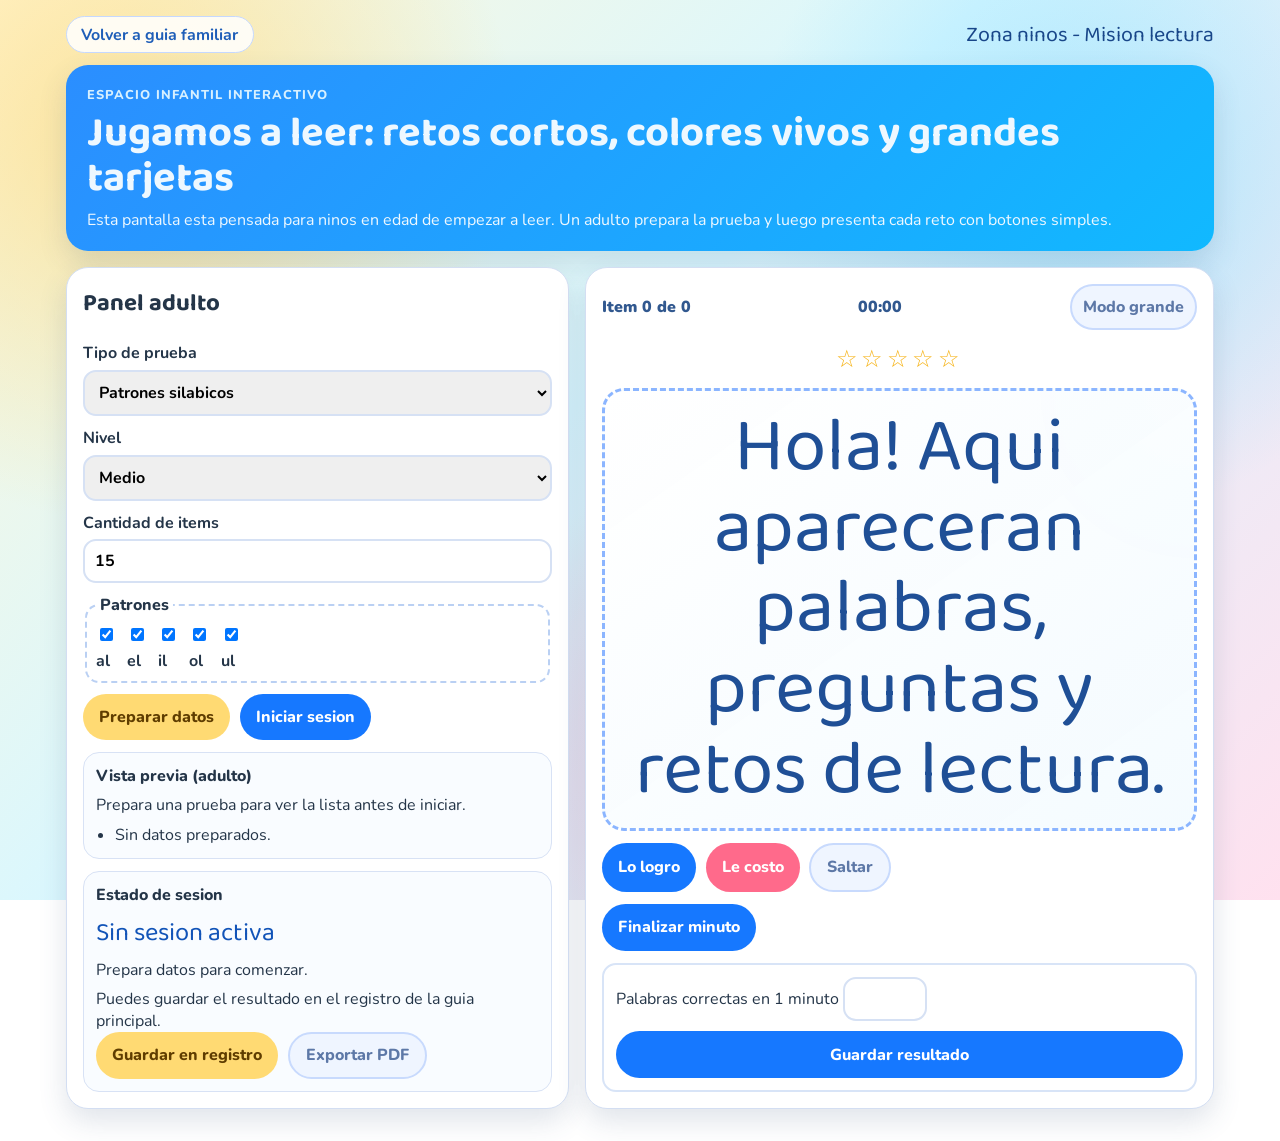
==== zona-ninos.html @ 822d430a "Split kid testing into dedicated page and improve mobile UX" ====
<!doctype html>
<html lang="es">
  <head>
    <meta charset="UTF-8" />
    <meta name="viewport" content="width=device-width, initial-scale=1.0" />
    <title>Zona ninos - pruebas de lectura</title>
    <meta
      name="description"
      content="Zona de pruebas de lectura para ninos en inicio lector: visual, divertida y guiada para familias y docentes."
    />
    <link rel="preconnect" href="https://fonts.googleapis.com" />
    <link rel="preconnect" href="https://fonts.gstatic.com" crossorigin />
    <link
      href="https://fonts.googleapis.com/css2?family=Baloo+2:wght@500;700&family=Nunito:wght@500;700;800&display=swap"
      rel="stylesheet"
    />
    <link rel="stylesheet" href="zona-ninos.css" />
  </head>
  <body>
    <div class="bg"></div>
    <header class="topbar">
      <a class="back-link" href="index.html">Volver a guia familiar</a>
      <p class="brand">Zona ninos - Mision lectura</p>
    </header>

    <main>
      <section class="hero">
        <p class="eyebrow">Espacio infantil interactivo</p>
        <h1>Jugamos a leer: retos cortos, colores vivos y grandes tarjetas</h1>
        <p>
          Esta pantalla esta pensada para ninos en edad de empezar a leer. Un
          adulto prepara la prueba y luego presenta cada reto con botones simples.
        </p>
      </section>

      <section class="layout">
        <aside class="panel setup-panel">
          <h2>Panel adulto</h2>
          <form id="testLabSetup" class="lab-form">
            <label>
              Tipo de prueba
              <select id="labTestType">
                <option value="patterns">Patrones silabicos</option>
                <option value="pseudo">Pseudopalabras</option>
                <option value="phonology">Conciencia fonologica</option>
                <option value="reading">Comprension lectora</option>
                <option value="speed">Velocidad lectora (1 minuto)</option>
              </select>
            </label>

            <label>
              Nivel
              <select id="labDifficulty">
                <option value="easy">Facil</option>
                <option value="medium" selected>Medio</option>
                <option value="hard">Avanzado</option>
              </select>
            </label>

            <label id="labCountWrap">
              Cantidad de items
              <input type="number" id="labItemCount" min="5" max="30" value="15" />
            </label>

            <fieldset id="patternPicker">
              <legend>Patrones</legend>
              <label><input type="checkbox" name="pattern" value="al" checked /> al</label>
              <label><input type="checkbox" name="pattern" value="el" checked /> el</label>
              <label><input type="checkbox" name="pattern" value="il" checked /> il</label>
              <label><input type="checkbox" name="pattern" value="ol" checked /> ol</label>
              <label><input type="checkbox" name="pattern" value="ul" checked /> ul</label>
            </fieldset>

            <div class="actions-row">
              <button class="btn btn-soft" type="button" id="generateLabData">
                Preparar datos
              </button>
              <button class="btn btn-primary" type="button" id="startLabSession" disabled>
                Iniciar sesion
              </button>
            </div>
          </form>

          <div class="preview-box">
            <p class="preview-title">Vista previa (adulto)</p>
            <p class="preview-note" id="labPreviewNote">
              Prepara una prueba para ver la lista antes de iniciar.
            </p>
            <ul id="labPreview" class="preview-list"></ul>
          </div>

          <div class="summary-card">
            <p class="summary-label">Estado de sesion</p>
            <p class="summary-level" id="labStatus">Sin sesion activa</p>
            <p class="summary-score" id="labStats">Prepara datos para comenzar.</p>
            <p class="summary-message" id="labAdvice">
              Puedes guardar el resultado en el registro de la guia principal.
            </p>
            <div class="actions-row">
              <button class="btn btn-soft" type="button" id="saveLabToLog" disabled>
                Guardar en registro
              </button>
              <button class="btn btn-outline" type="button" id="exportLabPdf" disabled>
                Exportar PDF
              </button>
            </div>
          </div>
        </aside>

        <section class="panel stage-panel" aria-live="polite">
          <div class="stage-head">
            <p class="progress" id="labProgress">Item 0 de 0</p>
            <p class="timer" id="labTimer">00:00</p>
            <button class="btn btn-outline btn-mini" type="button" id="toggleKidView">
              Modo grande
            </button>
          </div>

          <div class="star-row" id="starRow" aria-hidden="true">☆☆☆☆☆</div>

          <div class="lab-reading" id="labReadingText" hidden></div>
          <div class="stimulus-card" id="labStimulus">
            Hola! Aqui apareceran palabras, preguntas y retos de lectura.
          </div>

          <div class="lab-controls" id="labMainControls">
            <button class="btn btn-primary" type="button" id="labCorrect" disabled>
              Lo logro
            </button>
            <button class="btn btn-warn" type="button" id="labIncorrect" disabled>
              Le costo
            </button>
            <button class="btn btn-outline" type="button" id="labSkip" disabled>
              Saltar
            </button>
          </div>

          <div class="lab-controls" id="speedControls" hidden>
            <button class="btn btn-primary" type="button" id="finishSpeedNow" disabled>
              Finalizar minuto
            </button>
          </div>

          <form id="speedResultForm" class="speed-form" hidden>
            <label>
              Palabras correctas en 1 minuto
              <input type="number" id="speedWordsRead" min="0" max="180" required />
            </label>
            <button class="btn btn-primary" type="submit">Guardar resultado</button>
          </form>
        </section>
      </section>
    </main>

    <script src="zona-ninos.js"></script>
  </body>
</html>
---- zona-ninos.css ----
:root {
  --bg-1: #fff8db;
  --bg-2: #d9f7ff;
  --bg-3: #ffe1ef;
  --ink: #243548;
  --panel: #ffffff;
  --line: #d3def2;
  --primary: #1678ff;
  --primary-ink: #ffffff;
  --soft: #ffda73;
  --warn: #ff6a8b;
  --outline: #5d78a7;
  --shadow: 0 12px 28px rgba(61, 87, 126, 0.16);
  --radius: 22px;
}

* {
  box-sizing: border-box;
}

html,
body {
  margin: 0;
  padding: 0;
}

body {
  font-family: "Nunito", sans-serif;
  color: var(--ink);
  min-height: 100vh;
  position: relative;
  overflow-x: hidden;
}

.bg {
  position: fixed;
  inset: 0;
  z-index: -1;
  background:
    radial-gradient(circle at 10% 15%, rgba(255, 214, 111, 0.6), transparent 28%),
    radial-gradient(circle at 85% 20%, rgba(105, 213, 255, 0.45), transparent 26%),
    radial-gradient(circle at 60% 82%, rgba(255, 124, 171, 0.35), transparent 28%),
    linear-gradient(135deg, var(--bg-1), var(--bg-2) 45%, var(--bg-3));
}

.topbar,
main {
  max-width: 1180px;
  margin: 0 auto;
  padding: 0 1rem;
}

.topbar {
  padding-top: 1rem;
  display: flex;
  justify-content: space-between;
  gap: 1rem;
  flex-wrap: wrap;
  align-items: center;
}

.back-link {
  text-decoration: none;
  color: #1f5eb8;
  font-weight: 700;
  background: #ffffffd8;
  border: 1px solid #c5d8ff;
  border-radius: 999px;
  padding: 0.42rem 0.9rem;
}

.brand {
  margin: 0;
  font-family: "Baloo 2", cursive;
  font-size: 1.35rem;
  color: #184689;
}

.hero {
  background: linear-gradient(135deg, #2b8eff, #11b9ff);
  color: #eef8ff;
  border-radius: var(--radius);
  padding: 1.3rem;
  margin-top: 0.75rem;
  box-shadow: var(--shadow);
}

.hero h1 {
  font-family: "Baloo 2", cursive;
  line-height: 1.1;
  margin: 0.4rem 0;
  font-size: clamp(1.5rem, 4.2vw, 2.6rem);
}

.hero p,
.eyebrow {
  margin: 0;
}

.eyebrow {
  text-transform: uppercase;
  letter-spacing: 0.08em;
  font-weight: 800;
  color: #d7f0ff;
  font-size: 0.8rem;
}

.layout {
  margin-top: 0.95rem;
  display: grid;
  grid-template-columns: 1fr 1.25fr;
  gap: 1rem;
  padding-bottom: 2rem;
}

.panel {
  background: var(--panel);
  border: 1px solid var(--line);
  border-radius: var(--radius);
  box-shadow: var(--shadow);
  padding: 1rem;
}

.setup-panel h2,
.stage-panel h2 {
  margin-top: 0;
  font-family: "Baloo 2", cursive;
}

.lab-form {
  display: grid;
  gap: 0.7rem;
}

.lab-form label {
  display: grid;
  gap: 0.35rem;
  font-weight: 700;
}

input,
select {
  border: 2px solid #d6e1f4;
  border-radius: 13px;
  padding: 0.56rem 0.62rem;
  font: inherit;
}

fieldset {
  border: 2px dashed #bad0f3;
  border-radius: 14px;
  padding: 0.55rem;
  display: flex;
  gap: 0.7rem;
  flex-wrap: wrap;
}

legend {
  padding: 0 0.25rem;
  font-weight: 800;
}

.actions-row {
  display: flex;
  gap: 0.6rem;
  flex-wrap: wrap;
}

.btn {
  border: none;
  border-radius: 999px;
  font: inherit;
  font-weight: 800;
  min-height: 46px;
  cursor: pointer;
  padding: 0.67rem 1rem;
  text-decoration: none;
  display: inline-flex;
  align-items: center;
  justify-content: center;
  transition: transform 130ms ease, box-shadow 130ms ease;
}

.btn:hover,
.btn:focus-visible {
  transform: translateY(-1px);
  box-shadow: 0 6px 18px rgba(65, 86, 132, 0.2);
  outline: none;
}

.btn-primary {
  background: var(--primary);
  color: var(--primary-ink);
}

.btn-soft {
  background: var(--soft);
  color: #5f3d00;
}

.btn-outline {
  background: #eff5ff;
  border: 2px solid #c8dafd;
  color: var(--outline);
}

.btn-warn {
  background: var(--warn);
  color: #fff;
}

.btn-mini {
  padding: 0.45rem 0.7rem;
}

.preview-box,
.summary-card {
  margin-top: 0.78rem;
  border-radius: 16px;
  border: 1px solid #d8e2f5;
  padding: 0.75rem;
  background: #f9fcff;
}

.preview-title,
.summary-label {
  margin: 0;
  font-weight: 800;
}

.preview-note,
.summary-score,
.summary-message {
  margin: 0.4rem 0 0;
}

.preview-list {
  margin: 0.5rem 0 0;
  max-height: 200px;
  overflow-y: auto;
  padding-left: 1.2rem;
}

.summary-level {
  margin: 0.35rem 0 0;
  font-family: "Baloo 2", cursive;
  font-size: 1.6rem;
  color: #1254b8;
}

.stage-panel {
  display: grid;
  gap: 0.75rem;
}

.stage-head {
  display: flex;
  align-items: center;
  justify-content: space-between;
  gap: 0.6rem;
  flex-wrap: wrap;
}

.progress,
.timer {
  margin: 0;
  font-weight: 900;
  color: #31588f;
}

.star-row {
  text-align: center;
  font-size: 1.5rem;
  color: #f6b41a;
  letter-spacing: 0.15em;
}

.lab-reading {
  border: 2px solid #d8e5fa;
  border-radius: 16px;
  background: #fff;
  padding: 0.75rem;
  max-height: 180px;
  overflow-y: auto;
}

.stimulus-card {
  border-radius: 22px;
  min-height: 260px;
  background:
    linear-gradient(145deg, rgba(255, 255, 255, 0.98), rgba(244, 251, 255, 0.97)),
    radial-gradient(circle at top right, rgba(121, 223, 255, 0.22), transparent 34%);
  border: 3px dashed #8bb5ff;
  display: flex;
  align-items: center;
  justify-content: center;
  text-align: center;
  padding: 1rem;
  font-family: "Baloo 2", cursive;
  font-size: clamp(2rem, 6vw, 4.8rem);
  line-height: 1.05;
  color: #1f4f96;
}

.lab-controls {
  display: flex;
  gap: 0.6rem;
  flex-wrap: wrap;
}

.speed-form {
  display: grid;
  gap: 0.6rem;
  border: 2px solid #d8e4f7;
  border-radius: 14px;
  padding: 0.75rem;
}

.kid-focus .stimulus-card {
  min-height: 360px;
  font-size: clamp(3rem, 10vw, 6.4rem);
  border-style: solid;
}

@media (max-width: 980px) {
  .layout {
    grid-template-columns: 1fr;
  }
}

@media (max-width: 700px) {
  .topbar {
    align-items: flex-start;
  }

  .brand {
    font-size: 1.15rem;
  }

  .hero {
    padding: 1rem;
  }

  .hero h1 {
    font-size: clamp(1.35rem, 7.5vw, 2rem);
  }

  .panel {
    padding: 0.85rem;
  }

  .stage-head {
    display: grid;
    grid-template-columns: 1fr 1fr;
    align-items: center;
  }

  .stage-head .btn-mini {
    grid-column: 1 / -1;
  }

  .star-row {
    font-size: 1.25rem;
  }

  .lab-reading {
    max-height: 160px;
  }

  .btn {
    width: 100%;
  }

  .actions-row,
  .lab-controls {
    flex-direction: column;
  }

  .stimulus-card {
    min-height: 220px;
    font-size: clamp(1.9rem, 11vw, 3.5rem);
    padding: 0.8rem;
  }

  .kid-focus .stimulus-card {
    min-height: 280px;
    font-size: clamp(2.4rem, 13vw, 4.8rem);
  }
}

@media (max-width: 420px) {
  .topbar,
  main {
    padding-left: 0.75rem;
    padding-right: 0.75rem;
  }
}
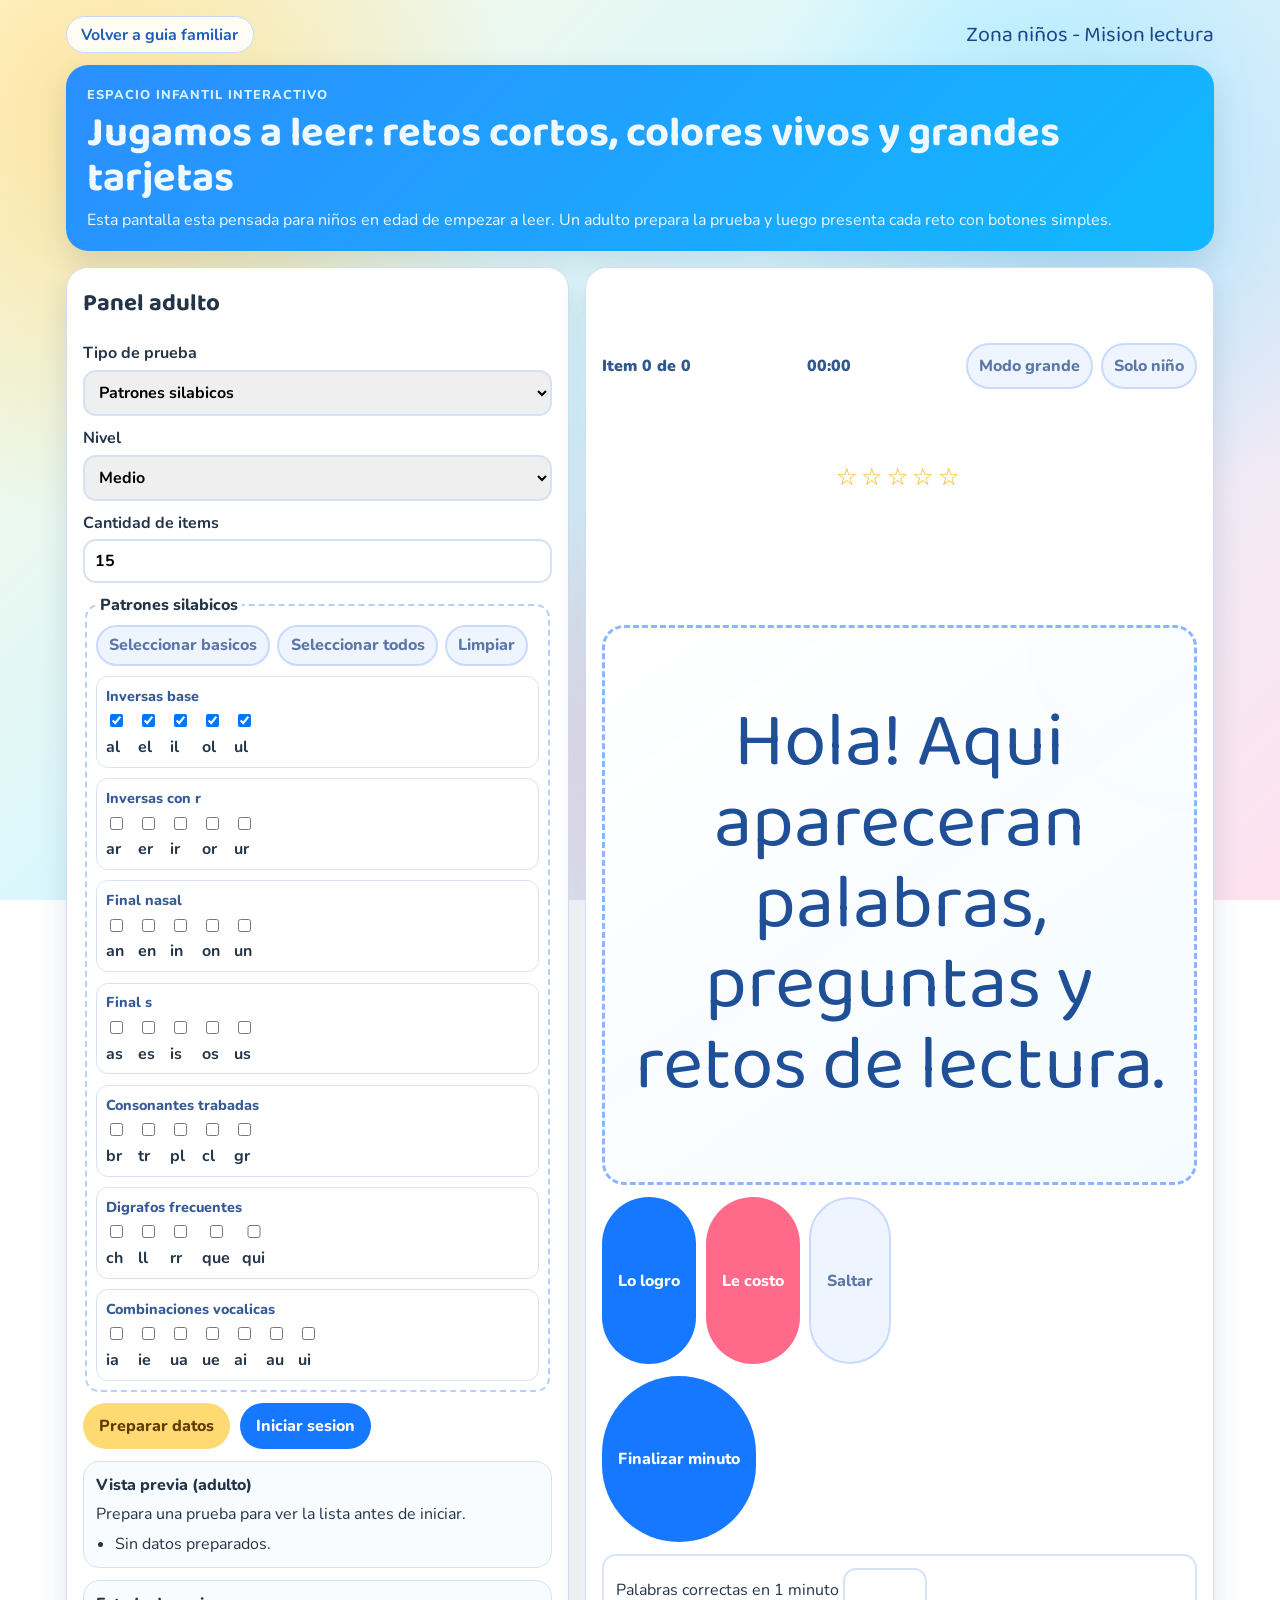
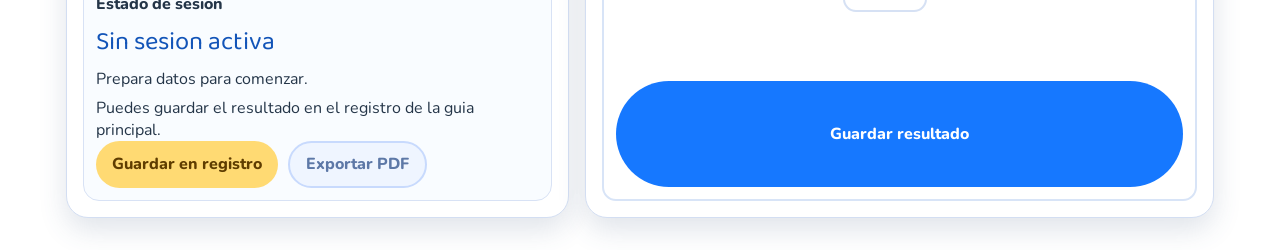
==== commit 3f5b3c43: "Expand syllabic patterns and sync parent guide content" ====
--- a/zona-ninos.html
+++ b/zona-ninos.html
@@ -3,10 +3,10 @@
   <head>
     <meta charset="UTF-8" />
     <meta name="viewport" content="width=device-width, initial-scale=1.0" />
-    <title>Zona ninos - pruebas de lectura</title>
+    <title>Zona niños - pruebas de lectura</title>
     <meta
       name="description"
-      content="Zona de pruebas de lectura para ninos en inicio lector: visual, divertida y guiada para familias y docentes."
+      content="Zona de pruebas de lectura para niños en inicio lector: visual, divertida y guiada para familias y docentes."
     />
     <link rel="preconnect" href="https://fonts.googleapis.com" />
     <link rel="preconnect" href="https://fonts.gstatic.com" crossorigin />
@@ -20,7 +20,7 @@
     <div class="bg"></div>
     <header class="topbar">
       <a class="back-link" href="index.html">Volver a guia familiar</a>
-      <p class="brand">Zona ninos - Mision lectura</p>
+      <p class="brand">Zona niños - Mision lectura</p>
     </header>
 
     <main>
@@ -28,7 +28,7 @@
         <p class="eyebrow">Espacio infantil interactivo</p>
         <h1>Jugamos a leer: retos cortos, colores vivos y grandes tarjetas</h1>
         <p>
-          Esta pantalla esta pensada para ninos en edad de empezar a leer. Un
+          Esta pantalla esta pensada para niños en edad de empezar a leer. Un
           adulto prepara la prueba y luego presenta cada reto con botones simples.
         </p>
       </section>
@@ -63,12 +63,97 @@
             </label>
 
             <fieldset id="patternPicker">
-              <legend>Patrones</legend>
-              <label><input type="checkbox" name="pattern" value="al" checked /> al</label>
-              <label><input type="checkbox" name="pattern" value="el" checked /> el</label>
-              <label><input type="checkbox" name="pattern" value="il" checked /> il</label>
-              <label><input type="checkbox" name="pattern" value="ol" checked /> ol</label>
-              <label><input type="checkbox" name="pattern" value="ul" checked /> ul</label>
+              <legend>Patrones silabicos</legend>
+              <div class="pattern-quick-actions" aria-label="Acciones rapidas de patrones">
+                <button type="button" class="btn btn-outline btn-mini" id="selectBasicPatterns">
+                  Seleccionar basicos
+                </button>
+                <button type="button" class="btn btn-outline btn-mini" id="selectAllPatterns">
+                  Seleccionar todos
+                </button>
+                <button type="button" class="btn btn-outline btn-mini" id="clearPatterns">
+                  Limpiar
+                </button>
+              </div>
+
+              <div class="pattern-group">
+                <p class="pattern-title">Inversas base</p>
+                <div class="pattern-options">
+                  <label><input type="checkbox" name="pattern" value="al" checked /> al</label>
+                  <label><input type="checkbox" name="pattern" value="el" checked /> el</label>
+                  <label><input type="checkbox" name="pattern" value="il" checked /> il</label>
+                  <label><input type="checkbox" name="pattern" value="ol" checked /> ol</label>
+                  <label><input type="checkbox" name="pattern" value="ul" checked /> ul</label>
+                </div>
+              </div>
+
+              <div class="pattern-group">
+                <p class="pattern-title">Inversas con r</p>
+                <div class="pattern-options">
+                  <label><input type="checkbox" name="pattern" value="ar" /> ar</label>
+                  <label><input type="checkbox" name="pattern" value="er" /> er</label>
+                  <label><input type="checkbox" name="pattern" value="ir" /> ir</label>
+                  <label><input type="checkbox" name="pattern" value="or" /> or</label>
+                  <label><input type="checkbox" name="pattern" value="ur" /> ur</label>
+                </div>
+              </div>
+
+              <div class="pattern-group">
+                <p class="pattern-title">Final nasal</p>
+                <div class="pattern-options">
+                  <label><input type="checkbox" name="pattern" value="an" /> an</label>
+                  <label><input type="checkbox" name="pattern" value="en" /> en</label>
+                  <label><input type="checkbox" name="pattern" value="in" /> in</label>
+                  <label><input type="checkbox" name="pattern" value="on" /> on</label>
+                  <label><input type="checkbox" name="pattern" value="un" /> un</label>
+                </div>
+              </div>
+
+              <div class="pattern-group">
+                <p class="pattern-title">Final s</p>
+                <div class="pattern-options">
+                  <label><input type="checkbox" name="pattern" value="as" /> as</label>
+                  <label><input type="checkbox" name="pattern" value="es" /> es</label>
+                  <label><input type="checkbox" name="pattern" value="is" /> is</label>
+                  <label><input type="checkbox" name="pattern" value="os" /> os</label>
+                  <label><input type="checkbox" name="pattern" value="us" /> us</label>
+                </div>
+              </div>
+
+              <div class="pattern-group">
+                <p class="pattern-title">Consonantes trabadas</p>
+                <div class="pattern-options">
+                  <label><input type="checkbox" name="pattern" value="br" /> br</label>
+                  <label><input type="checkbox" name="pattern" value="tr" /> tr</label>
+                  <label><input type="checkbox" name="pattern" value="pl" /> pl</label>
+                  <label><input type="checkbox" name="pattern" value="cl" /> cl</label>
+                  <label><input type="checkbox" name="pattern" value="gr" /> gr</label>
+                </div>
+              </div>
+
+              <div class="pattern-group">
+                <p class="pattern-title">Digrafos frecuentes</p>
+                <div class="pattern-options">
+                  <label><input type="checkbox" name="pattern" value="ch" /> ch</label>
+                  <label><input type="checkbox" name="pattern" value="ll" /> ll</label>
+                  <label><input type="checkbox" name="pattern" value="rr" /> rr</label>
+                  <label><input type="checkbox" name="pattern" value="que" /> que</label>
+                  <label><input type="checkbox" name="pattern" value="qui" /> qui</label>
+                </div>
+              </div>
+
+              <div class="pattern-group">
+                <p class="pattern-title">Combinaciones vocalicas</p>
+                <div class="pattern-options">
+                  <label><input type="checkbox" name="pattern" value="ia" /> ia</label>
+                  <label><input type="checkbox" name="pattern" value="ie" /> ie</label>
+                  <label><input type="checkbox" name="pattern" value="ua" /> ua</label>
+                  <label><input type="checkbox" name="pattern" value="ue" /> ue</label>
+                  <label><input type="checkbox" name="pattern" value="ai" /> ai</label>
+                  <label><input type="checkbox" name="pattern" value="au" /> au</label>
+                  <label><input type="checkbox" name="pattern" value="ui" /> ui</label>
+                </div>
+              </div>
             </fieldset>
 
             <div class="actions-row">
@@ -111,9 +196,14 @@
           <div class="stage-head">
             <p class="progress" id="labProgress">Item 0 de 0</p>
             <p class="timer" id="labTimer">00:00</p>
-            <button class="btn btn-outline btn-mini" type="button" id="toggleKidView">
-              Modo grande
-            </button>
+            <div class="stage-head-actions">
+              <button class="btn btn-outline btn-mini" type="button" id="toggleKidView">
+                Modo grande
+              </button>
+              <button class="btn btn-outline btn-mini" type="button" id="backToAdultPanel">
+                Panel adulto
+              </button>
+            </div>
           </div>
 
           <div class="star-row" id="starRow" aria-hidden="true">☆☆☆☆☆</div>
--- a/zona-ninos.css
+++ b/zona-ninos.css
@@ -113,6 +113,14 @@
   padding-bottom: 2rem;
 }
 
+.layout.session-active {
+  grid-template-columns: 1fr;
+}
+
+.layout.session-active .setup-panel {
+  display: none;
+}
+
 .panel {
   background: var(--panel);
   border: 1px solid var(--line);
@@ -150,14 +158,44 @@
   border: 2px dashed #bad0f3;
   border-radius: 14px;
   padding: 0.55rem;
-  display: flex;
-  gap: 0.7rem;
-  flex-wrap: wrap;
+  display: grid;
+  gap: 0.65rem;
 }
 
 legend {
   padding: 0 0.25rem;
   font-weight: 800;
+}
+
+.pattern-group {
+  border: 1px solid #d8e3f6;
+  border-radius: 12px;
+  padding: 0.55rem;
+  background: #ffffff;
+}
+
+.pattern-quick-actions {
+  display: flex;
+  flex-wrap: wrap;
+  gap: 0.45rem;
+}
+
+.pattern-quick-actions .btn {
+  min-height: 36px;
+}
+
+.pattern-title {
+  margin: 0;
+  font-size: 0.9rem;
+  font-weight: 800;
+  color: #355a94;
+}
+
+.pattern-options {
+  margin-top: 0.35rem;
+  display: flex;
+  flex-wrap: wrap;
+  gap: 0.45rem 0.75rem;
 }
 
 .actions-row {
@@ -261,6 +299,12 @@
   flex-wrap: wrap;
 }
 
+.stage-head-actions {
+  display: flex;
+  gap: 0.45rem;
+  flex-wrap: wrap;
+}
+
 .progress,
 .timer {
   margin: 0;
@@ -355,8 +399,15 @@
     align-items: center;
   }
 
-  .stage-head .btn-mini {
+  .stage-head-actions {
     grid-column: 1 / -1;
+    display: grid;
+    grid-template-columns: 1fr;
+  }
+
+  .pattern-quick-actions {
+    display: grid;
+    grid-template-columns: 1fr;
   }
 
   .star-row {
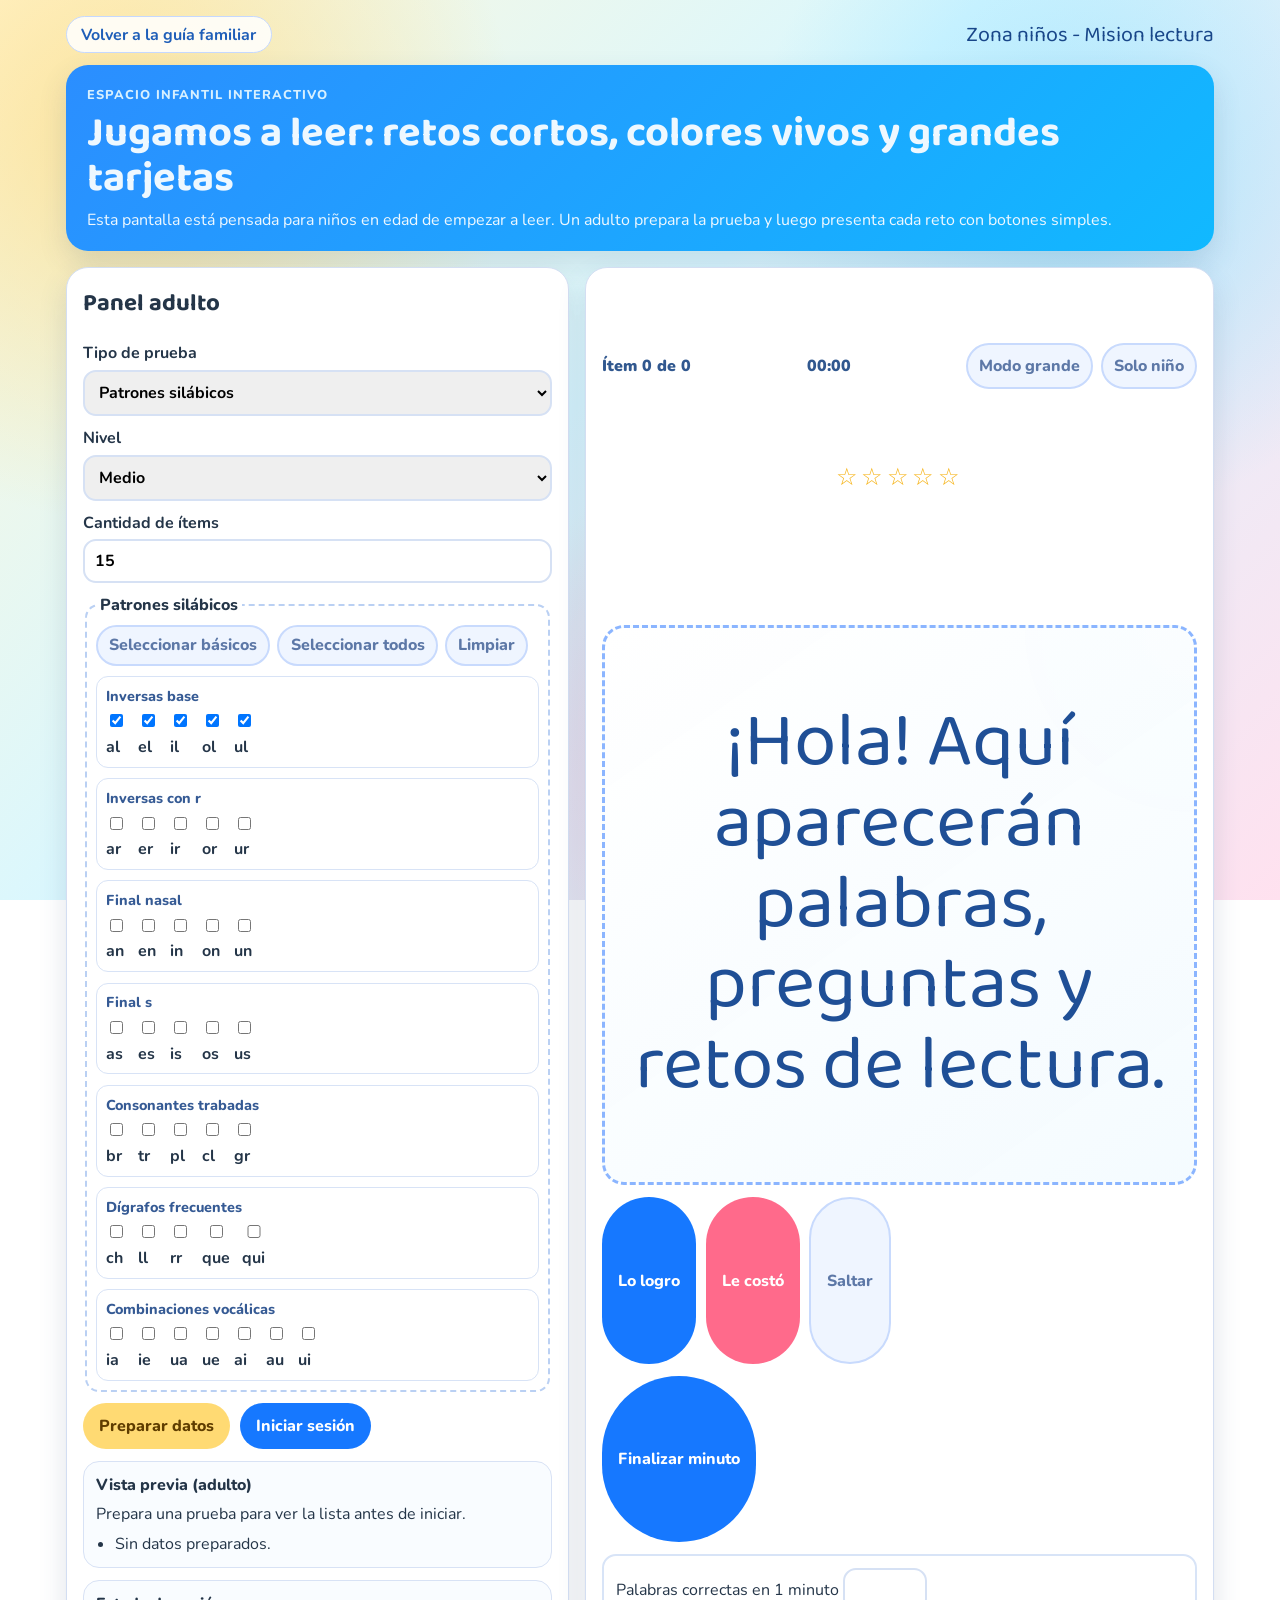
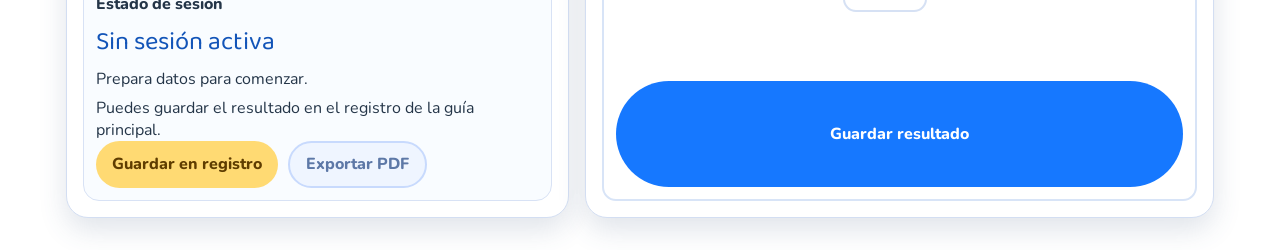
==== commit f687923a: "Fix texts to be correct in Spanish" ====
--- a/zona-ninos.html
+++ b/zona-ninos.html
@@ -19,7 +19,7 @@
   <body>
     <div class="bg"></div>
     <header class="topbar">
-      <a class="back-link" href="index.html">Volver a guia familiar</a>
+      <a class="back-link" href="index.html">Volver a la guía familiar</a>
       <p class="brand">Zona niños - Mision lectura</p>
     </header>
 
@@ -28,7 +28,7 @@
         <p class="eyebrow">Espacio infantil interactivo</p>
         <h1>Jugamos a leer: retos cortos, colores vivos y grandes tarjetas</h1>
         <p>
-          Esta pantalla esta pensada para niños en edad de empezar a leer. Un
+          Esta pantalla está pensada para niños en edad de empezar a leer. Un
           adulto prepara la prueba y luego presenta cada reto con botones simples.
         </p>
       </section>
@@ -40,10 +40,10 @@
             <label>
               Tipo de prueba
               <select id="labTestType">
-                <option value="patterns">Patrones silabicos</option>
+                <option value="patterns">Patrones silábicos</option>
                 <option value="pseudo">Pseudopalabras</option>
-                <option value="phonology">Conciencia fonologica</option>
-                <option value="reading">Comprension lectora</option>
+                <option value="phonology">Conciencia fonológica</option>
+                <option value="reading">Comprensión lectora</option>
                 <option value="speed">Velocidad lectora (1 minuto)</option>
               </select>
             </label>
@@ -51,22 +51,22 @@
             <label>
               Nivel
               <select id="labDifficulty">
-                <option value="easy">Facil</option>
+                <option value="easy">Fácil</option>
                 <option value="medium" selected>Medio</option>
                 <option value="hard">Avanzado</option>
               </select>
             </label>
 
             <label id="labCountWrap">
-              Cantidad de items
+              Cantidad de ítems
               <input type="number" id="labItemCount" min="5" max="30" value="15" />
             </label>
 
             <fieldset id="patternPicker">
-              <legend>Patrones silabicos</legend>
-              <div class="pattern-quick-actions" aria-label="Acciones rapidas de patrones">
+              <legend>Patrones silábicos</legend>
+              <div class="pattern-quick-actions" aria-label="Acciones rápidas de patrones">
                 <button type="button" class="btn btn-outline btn-mini" id="selectBasicPatterns">
-                  Seleccionar basicos
+                  Seleccionar básicos
                 </button>
                 <button type="button" class="btn btn-outline btn-mini" id="selectAllPatterns">
                   Seleccionar todos
@@ -132,7 +132,7 @@
               </div>
 
               <div class="pattern-group">
-                <p class="pattern-title">Digrafos frecuentes</p>
+                <p class="pattern-title">Dígrafos frecuentes</p>
                 <div class="pattern-options">
                   <label><input type="checkbox" name="pattern" value="ch" /> ch</label>
                   <label><input type="checkbox" name="pattern" value="ll" /> ll</label>
@@ -143,7 +143,7 @@
               </div>
 
               <div class="pattern-group">
-                <p class="pattern-title">Combinaciones vocalicas</p>
+                <p class="pattern-title">Combinaciones vocálicas</p>
                 <div class="pattern-options">
                   <label><input type="checkbox" name="pattern" value="ia" /> ia</label>
                   <label><input type="checkbox" name="pattern" value="ie" /> ie</label>
@@ -161,7 +161,7 @@
                 Preparar datos
               </button>
               <button class="btn btn-primary" type="button" id="startLabSession" disabled>
-                Iniciar sesion
+                Iniciar sesión
               </button>
             </div>
           </form>
@@ -175,11 +175,11 @@
           </div>
 
           <div class="summary-card">
-            <p class="summary-label">Estado de sesion</p>
-            <p class="summary-level" id="labStatus">Sin sesion activa</p>
+            <p class="summary-label">Estado de sesión</p>
+            <p class="summary-level" id="labStatus">Sin sesión activa</p>
             <p class="summary-score" id="labStats">Prepara datos para comenzar.</p>
             <p class="summary-message" id="labAdvice">
-              Puedes guardar el resultado en el registro de la guia principal.
+              Puedes guardar el resultado en el registro de la guía principal.
             </p>
             <div class="actions-row">
               <button class="btn btn-soft" type="button" id="saveLabToLog" disabled>
@@ -194,7 +194,7 @@
 
         <section class="panel stage-panel" aria-live="polite">
           <div class="stage-head">
-            <p class="progress" id="labProgress">Item 0 de 0</p>
+            <p class="progress" id="labProgress">Ítem 0 de 0</p>
             <p class="timer" id="labTimer">00:00</p>
             <div class="stage-head-actions">
               <button class="btn btn-outline btn-mini" type="button" id="toggleKidView">
@@ -210,7 +210,7 @@
 
           <div class="lab-reading" id="labReadingText" hidden></div>
           <div class="stimulus-card" id="labStimulus">
-            Hola! Aqui apareceran palabras, preguntas y retos de lectura.
+            ¡Hola! Aquí aparecerán palabras, preguntas y retos de lectura.
           </div>
 
           <div class="lab-controls" id="labMainControls">
@@ -218,7 +218,7 @@
               Lo logro
             </button>
             <button class="btn btn-warn" type="button" id="labIncorrect" disabled>
-              Le costo
+              Le costó
             </button>
             <button class="btn btn-outline" type="button" id="labSkip" disabled>
               Saltar
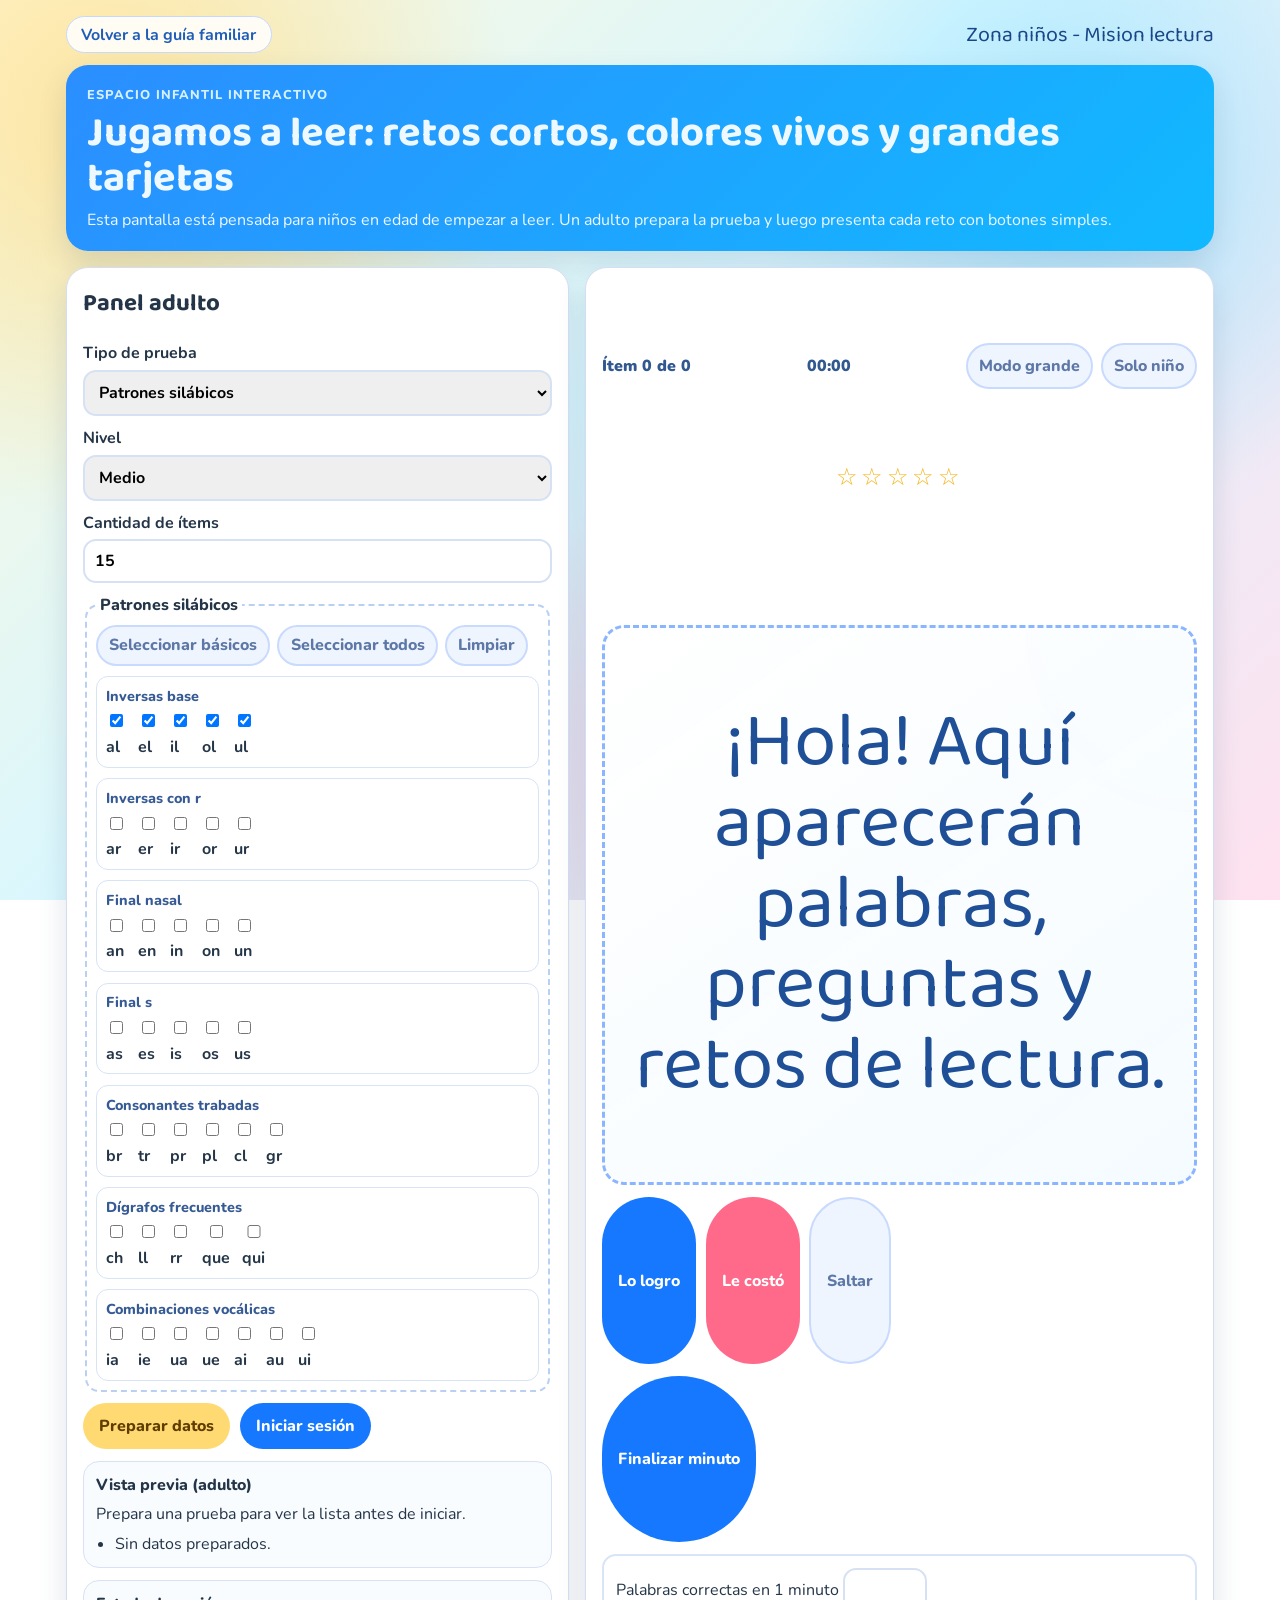
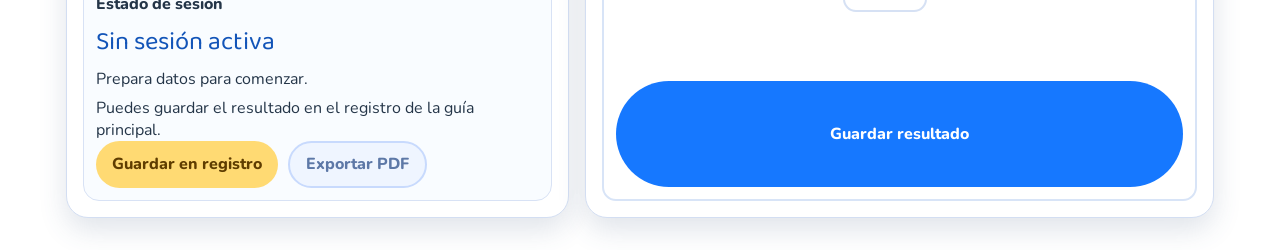
==== commit e5d2b96e: "Add syllables trabadas (br, tr, pr, gr) practice mode" ====
--- a/zona-ninos.html
+++ b/zona-ninos.html
@@ -41,6 +41,7 @@
               Tipo de prueba
               <select id="labTestType">
                 <option value="patterns">Patrones silábicos</option>
+                <option value="blends">Sílabas trabadas (br, tr, pr, gr)</option>
                 <option value="pseudo">Pseudopalabras</option>
                 <option value="phonology">Conciencia fonológica</option>
                 <option value="reading">Comprensión lectora</option>
@@ -125,6 +126,7 @@
                 <div class="pattern-options">
                   <label><input type="checkbox" name="pattern" value="br" /> br</label>
                   <label><input type="checkbox" name="pattern" value="tr" /> tr</label>
+                  <label><input type="checkbox" name="pattern" value="pr" /> pr</label>
                   <label><input type="checkbox" name="pattern" value="pl" /> pl</label>
                   <label><input type="checkbox" name="pattern" value="cl" /> cl</label>
                   <label><input type="checkbox" name="pattern" value="gr" /> gr</label>
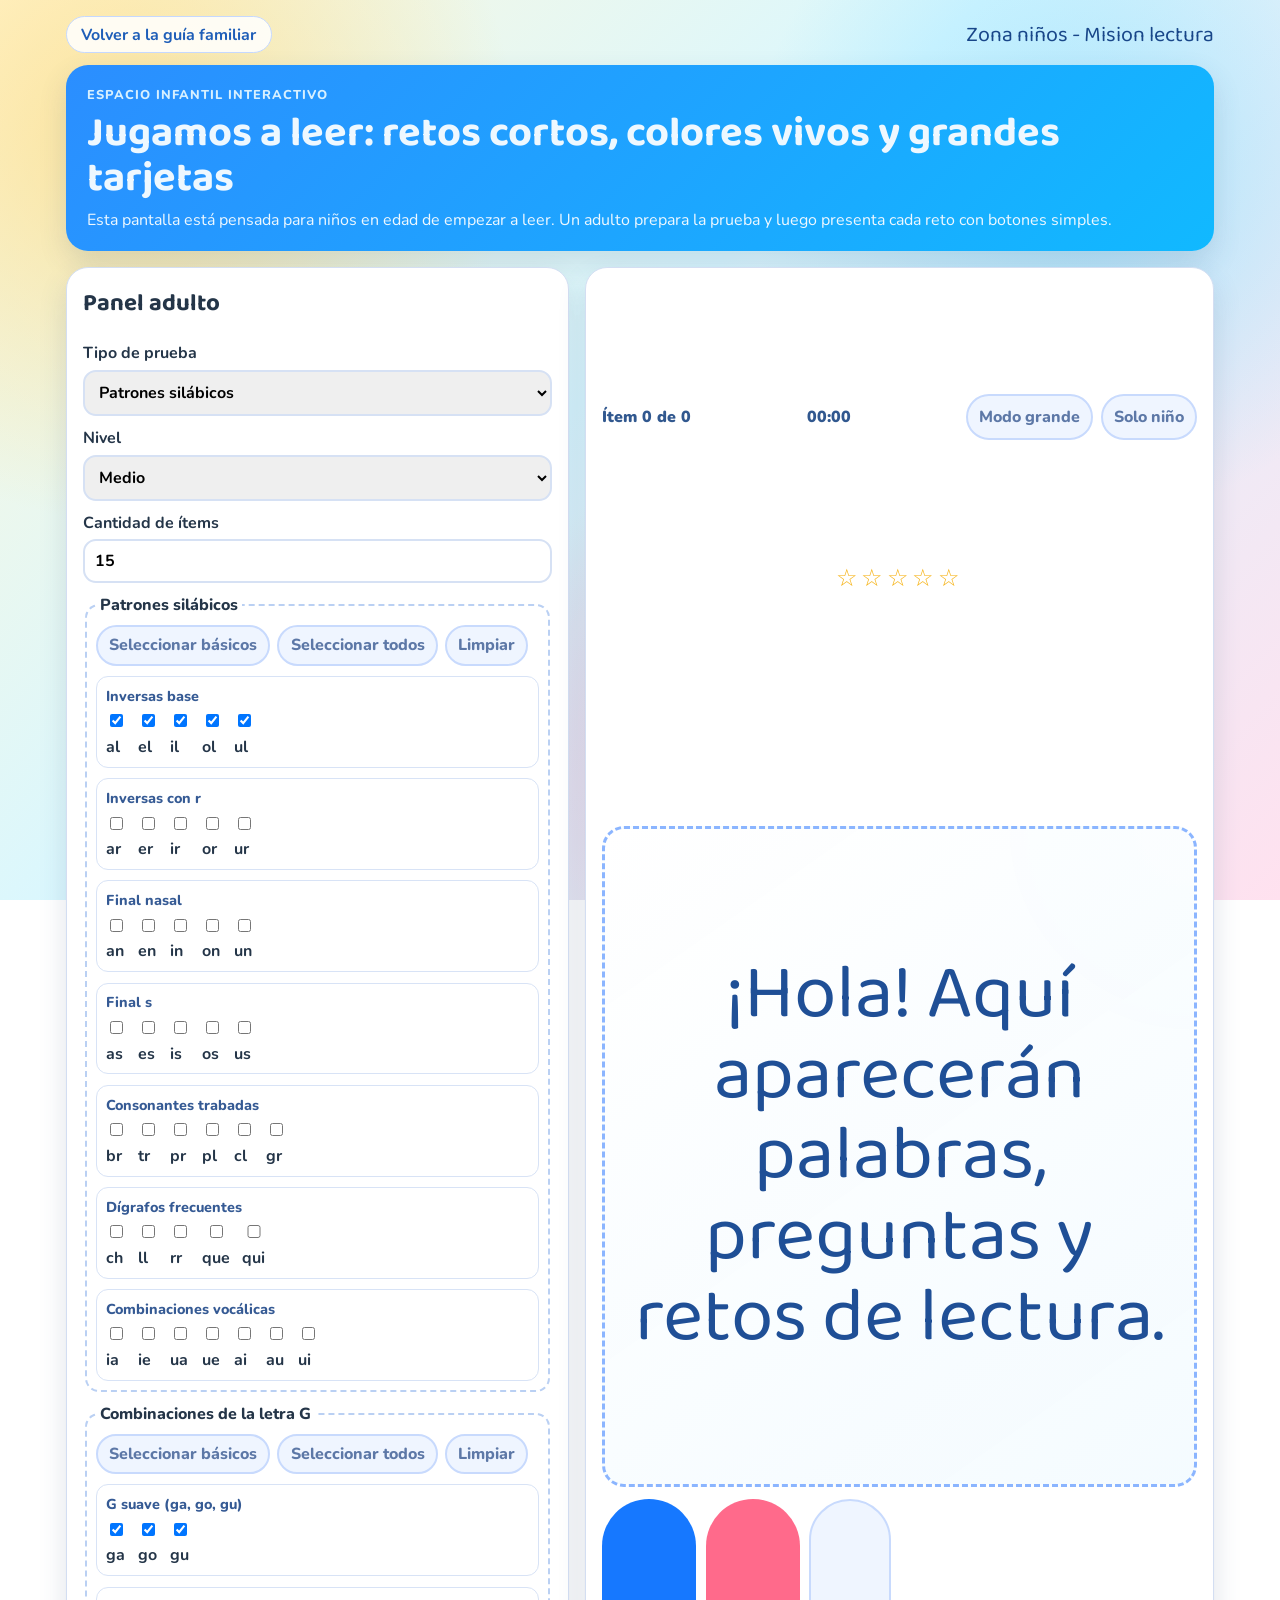
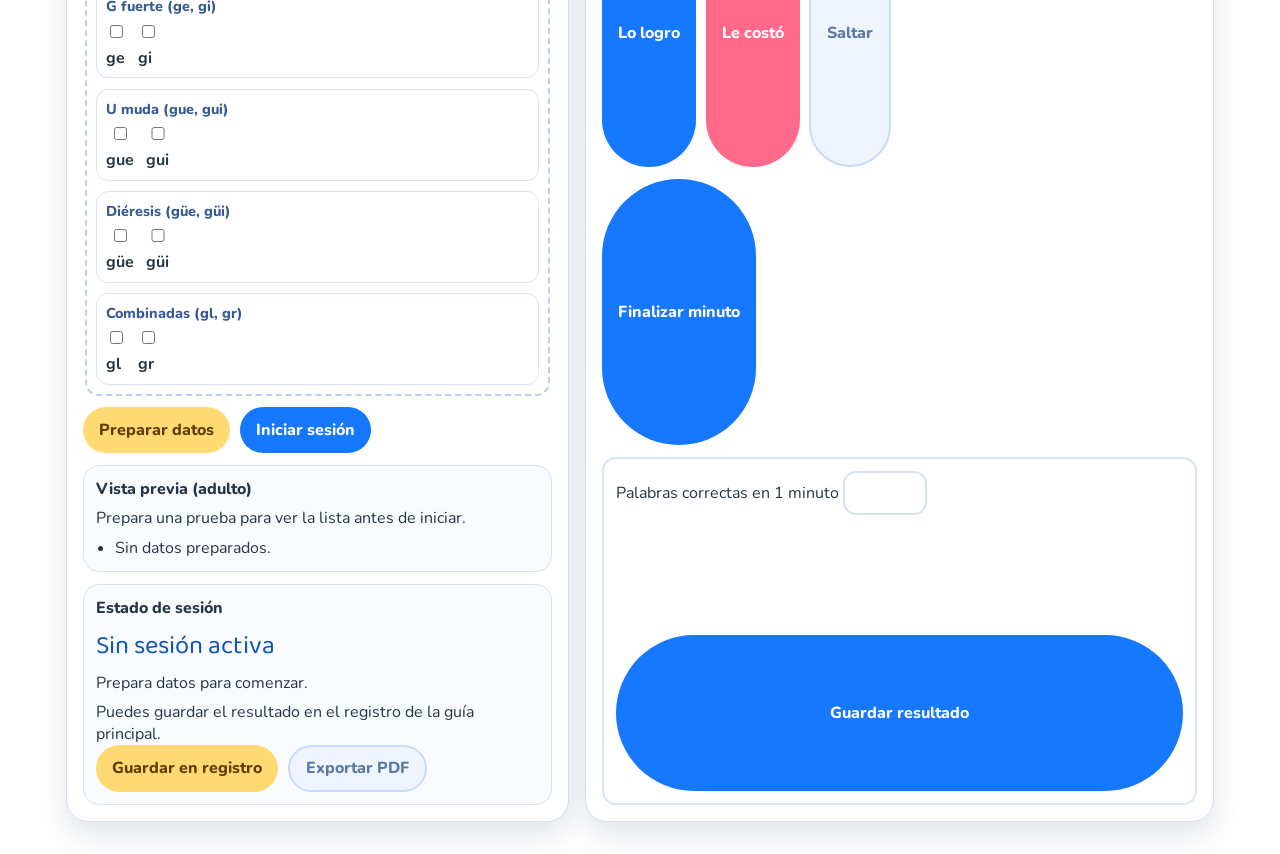
==== commit ffdd8a8f: "Add letra G practice mode (ga, go, gu, ge, gi, gue, gui, güe, güi, gl, gr)" ====
--- a/zona-ninos.html
+++ b/zona-ninos.html
@@ -46,6 +46,7 @@
                 <option value="phonology">Conciencia fonológica</option>
                 <option value="reading">Comprensión lectora</option>
                 <option value="speed">Velocidad lectora (1 minuto)</option>
+                <option value="letterG">Letra G (ga, go, gu, ge, gi, gue, gui, güe, güi)</option>
               </select>
             </label>
 
@@ -154,6 +155,62 @@
                   <label><input type="checkbox" name="pattern" value="ai" /> ai</label>
                   <label><input type="checkbox" name="pattern" value="au" /> au</label>
                   <label><input type="checkbox" name="pattern" value="ui" /> ui</label>
+                </div>
+              </div>
+            </fieldset>
+
+            <fieldset id="gPicker" hidden>
+              <legend>Combinaciones de la letra G</legend>
+              <div class="pattern-quick-actions" aria-label="Acciones rápidas de la G">
+                <button type="button" class="btn btn-outline btn-mini" id="selectBasicG">
+                  Seleccionar básicos
+                </button>
+                <button type="button" class="btn btn-outline btn-mini" id="selectAllG">
+                  Seleccionar todos
+                </button>
+                <button type="button" class="btn btn-outline btn-mini" id="clearG">
+                  Limpiar
+                </button>
+              </div>
+
+              <div class="pattern-group">
+                <p class="pattern-title">G suave (ga, go, gu)</p>
+                <div class="pattern-options">
+                  <label><input type="checkbox" name="gGroup" value="ga" checked /> ga</label>
+                  <label><input type="checkbox" name="gGroup" value="go" checked /> go</label>
+                  <label><input type="checkbox" name="gGroup" value="gu" checked /> gu</label>
+                </div>
+              </div>
+
+              <div class="pattern-group">
+                <p class="pattern-title">G fuerte (ge, gi)</p>
+                <div class="pattern-options">
+                  <label><input type="checkbox" name="gGroup" value="ge" /> ge</label>
+                  <label><input type="checkbox" name="gGroup" value="gi" /> gi</label>
+                </div>
+              </div>
+
+              <div class="pattern-group">
+                <p class="pattern-title">U muda (gue, gui)</p>
+                <div class="pattern-options">
+                  <label><input type="checkbox" name="gGroup" value="gue" /> gue</label>
+                  <label><input type="checkbox" name="gGroup" value="gui" /> gui</label>
+                </div>
+              </div>
+
+              <div class="pattern-group">
+                <p class="pattern-title">Diéresis (güe, güi)</p>
+                <div class="pattern-options">
+                  <label><input type="checkbox" name="gGroup" value="gueD" /> güe</label>
+                  <label><input type="checkbox" name="gGroup" value="guiD" /> güi</label>
+                </div>
+              </div>
+
+              <div class="pattern-group">
+                <p class="pattern-title">Combinadas (gl, gr)</p>
+                <div class="pattern-options">
+                  <label><input type="checkbox" name="gGroup" value="gl" /> gl</label>
+                  <label><input type="checkbox" name="gGroup" value="gr" /> gr</label>
                 </div>
               </div>
             </fieldset>
--- a/zona-ninos.css
+++ b/zona-ninos.css
@@ -366,6 +366,21 @@
   border-style: solid;
 }
 
+.stimulus-letter-g {
+  border-color: #2bb673;
+  background:
+    linear-gradient(145deg, rgba(255, 255, 255, 0.98), rgba(232, 250, 240, 0.97)),
+    radial-gradient(circle at top right, rgba(78, 215, 156, 0.28), transparent 36%);
+}
+
+.g-highlight {
+  color: #0f8a4a;
+  background: linear-gradient(180deg, transparent 55%, rgba(78, 215, 156, 0.35) 55%);
+  padding: 0 0.08em;
+  border-radius: 6px;
+  text-shadow: 0 1px 0 rgba(255, 255, 255, 0.6);
+}
+
 @media (max-width: 980px) {
   .layout {
     grid-template-columns: 1fr;
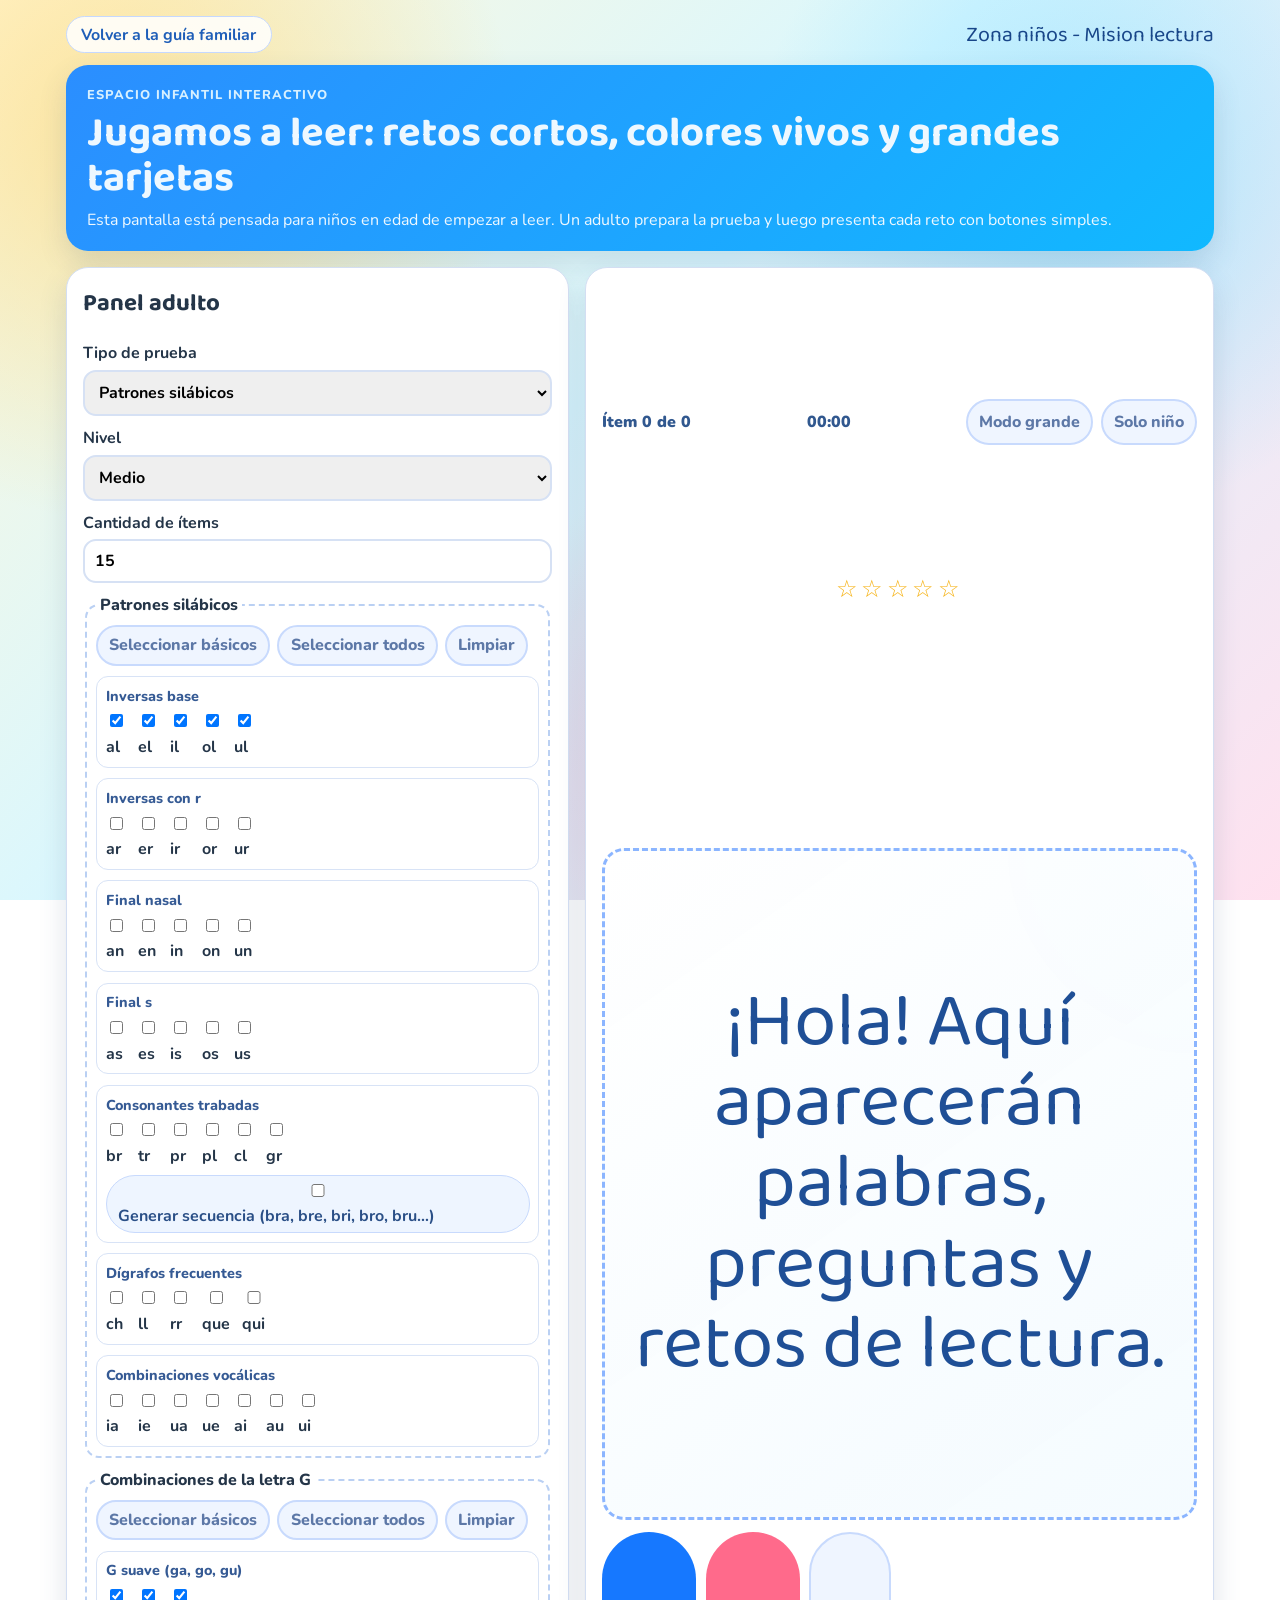
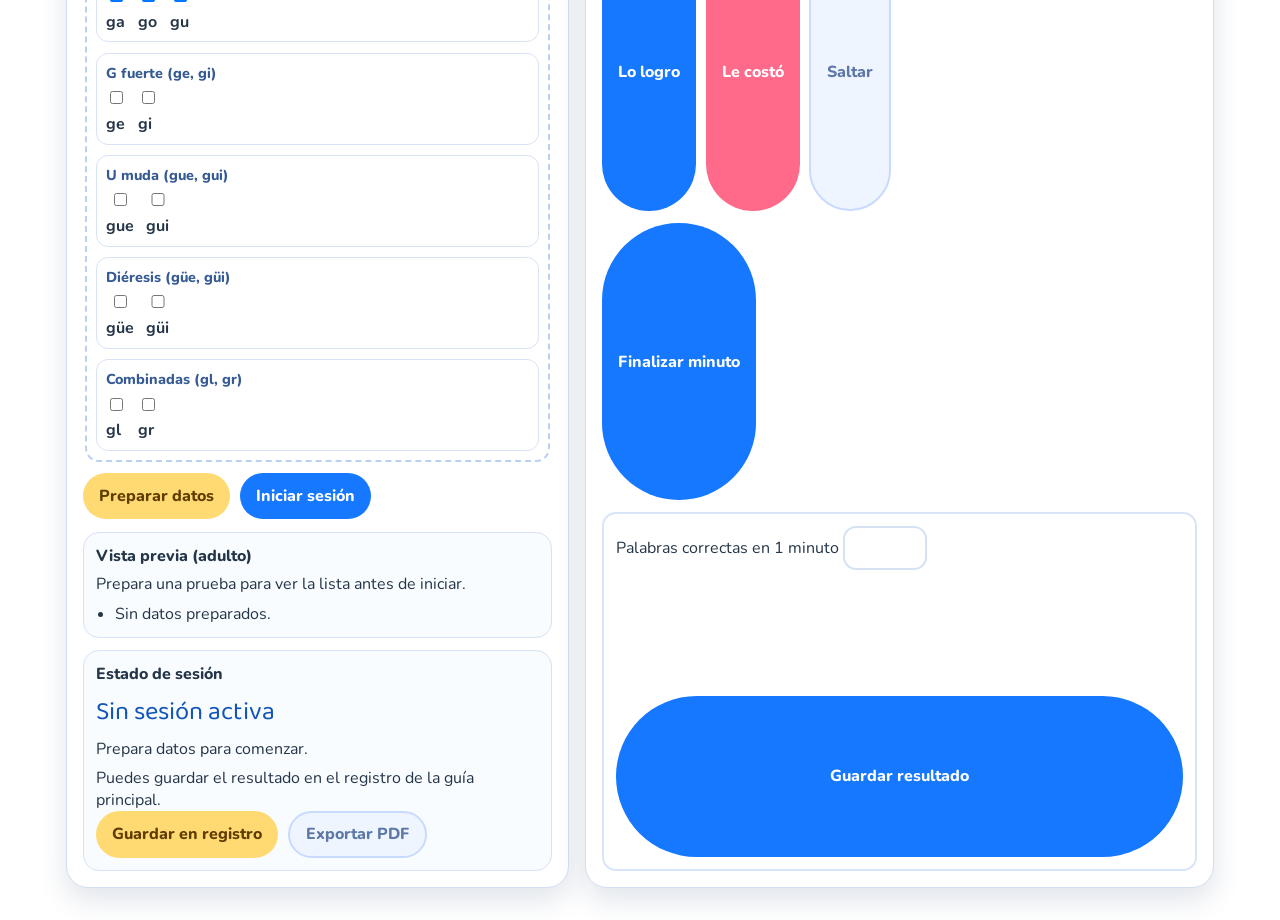
==== commit 014e2157: "Add sequential mode for trabadas (bra, bre, bri, bro, bru…)" ====
--- a/zona-ninos.html
+++ b/zona-ninos.html
@@ -132,6 +132,10 @@
                   <label><input type="checkbox" name="pattern" value="cl" /> cl</label>
                   <label><input type="checkbox" name="pattern" value="gr" /> gr</label>
                 </div>
+                <label class="sequence-toggle" id="blendSequenceWrap" hidden>
+                  <input type="checkbox" id="blendSequenceMode" />
+                  Generar secuencia (bra, bre, bri, bro, bru…)
+                </label>
               </div>
 
               <div class="pattern-group">
--- a/zona-ninos.css
+++ b/zona-ninos.css
@@ -381,6 +381,20 @@
   text-shadow: 0 1px 0 rgba(255, 255, 255, 0.6);
 }
 
+.sequence-toggle {
+  margin-top: 0.5rem;
+  display: inline-flex;
+  align-items: center;
+  gap: 0.4rem;
+  font-weight: 700;
+  color: #2a4f87;
+  background: #eef5ff;
+  border: 1px solid #c8dafd;
+  border-radius: 999px;
+  padding: 0.3rem 0.7rem;
+  cursor: pointer;
+}
+
 @media (max-width: 980px) {
   .layout {
     grid-template-columns: 1fr;
